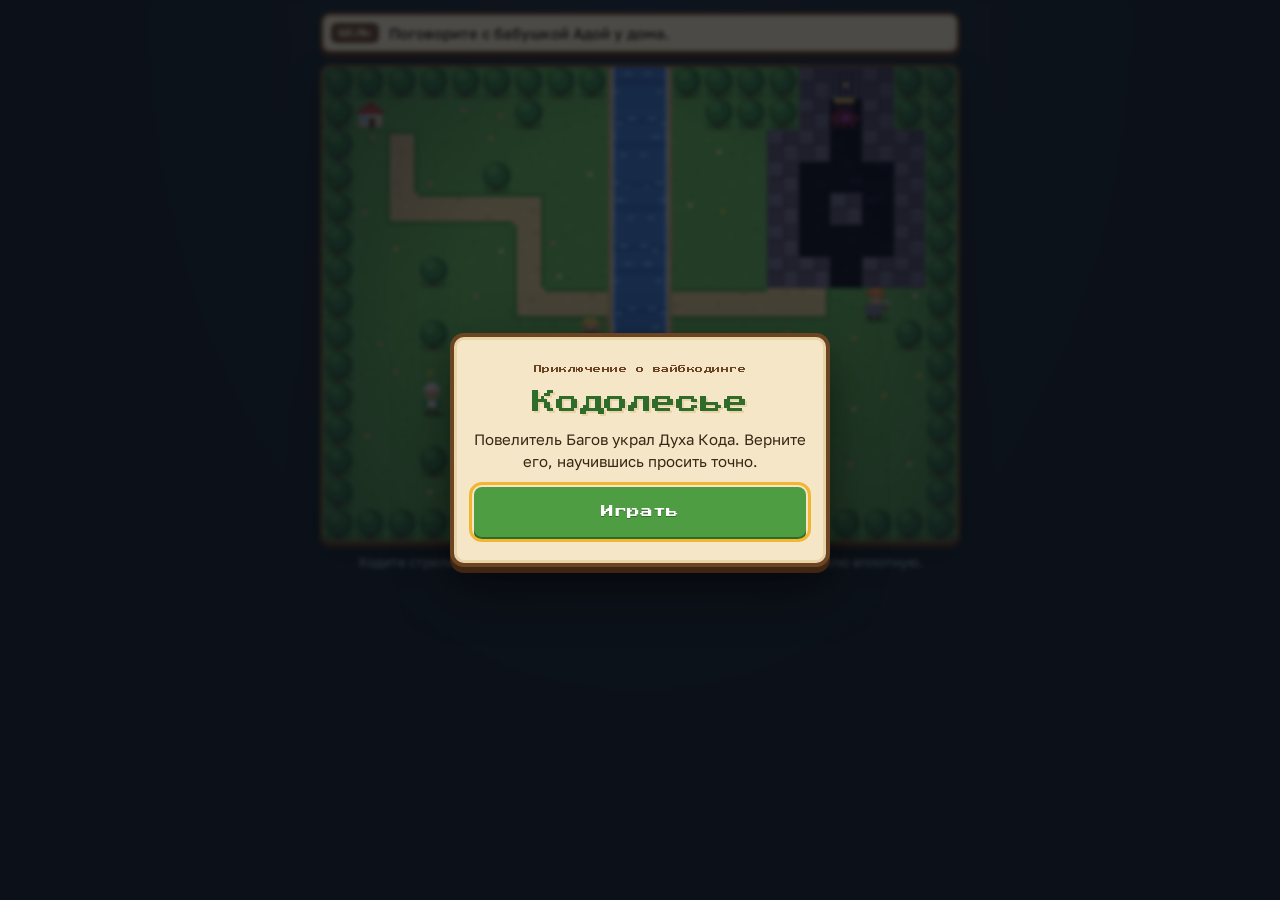
==== index.html @ a105e964 "Переделка в 2D-приключение «Кодолесье» с промтами из карточек Мир с жителями и тремя квестами, сохра" ====
<!doctype html>
<html lang="ru">
<head>
  <meta charset="utf-8">
  <meta name="viewport" content="width=device-width, initial-scale=1, viewport-fit=cover">
  <title>Кодолесье</title>
  <link rel="stylesheet" href="https://fonts.googleapis.com/css2?family=Press+Start+2P&family=Golos+Text:wght@400;600;700&display=swap">
  <link rel="stylesheet" href="css/style.css">
</head>
<body>
<div class="wrap">
  <div class="goal paper"><small>ЦЕЛЬ</small><span id="goal"></span></div>
  <div class="stage"><canvas id="cv" width="320" height="240" aria-label="Мир Кодолесья"></canvas></div>
  <div class="pad" id="pad">
    <button class="u" data-d="0,-1" aria-label="Вверх">▲</button>
    <button class="l" data-d="-1,0" aria-label="Влево">◀</button>
    <button class="r" data-d="1,0" aria-label="Вправо">▶</button>
    <button class="d" data-d="0,1" aria-label="Вниз">▼</button>
  </div>
  <p class="help">Ходите стрелками или кнопками. Чтобы поговорить, подойдите к жителю вплотную.</p>
</div>

<div class="title" id="title" hidden>
  <div class="title-card">
    <p class="kicker">Приключение о вайбкодинге</p>
    <h1>Кодолесье</h1>
    <p>Повелитель Багов украл Духа Кода. Верните его, научившись просить точно.</p>
    <button id="t-play">Играть</button>
  </div>
</div>
<div class="sheet" id="sheet" hidden><div id="sheet-body"></div></div>
<div class="overlay" id="overlay" hidden><div class="modal" id="modal"></div></div>

<script src="js/world.js"></script>
<script src="js/quests.js"></script>
<script src="js/platform.js"></script>
<script src="js/game.js"></script>
</body>
</html>
---- css/style.css ----
/* Тёмная «ночная» рамка вокруг яркого мира, интерфейс — пергамент и дерево, как в старых приключениях. */
:root {
  color-scheme: dark;
  --night: #121a24;
  --night-2: #1b2633;
  --paper: #f4e6c6;
  --paper-2: #e9d4a8;
  --ink: #3a2614;
  --ink-soft: #7a5d3e;
  --wood: #6b4423;
  --wood-dark: #3f2611;
  --leaf: #4f9d43;
  --leaf-dark: #2f6b2a;
  --leaf-light: #dff0c8;
  --gold: #f2b632;
  --gold-dark: #a8760f;
  --bad: #c0392b;
  --pixel: "Press Start 2P", "Courier New", monospace;
  --body: "Golos Text", system-ui, sans-serif;
}
* { box-sizing: border-box; }
[hidden] { display: none !important; }
html, body { height: 100%; margin: 0; }
body {
  background: radial-gradient(ellipse at top, var(--night-2), var(--night) 70%) fixed, var(--night);
  color: var(--paper); font-family: var(--body); font-size: 15px;
  padding: max(12px, env(safe-area-inset-top, 0px)) max(12px, env(safe-area-inset-right, 0px)) 24px max(12px, env(safe-area-inset-left, 0px));
  -webkit-tap-highlight-color: transparent;
}
.wrap { max-width: 640px; margin: 0 auto; display: flex; flex-direction: column; gap: 10px; }

/* Пергаментная панель с деревянной рамкой */
.paper {
  background: var(--paper); color: var(--ink);
  border: 3px solid var(--wood); border-radius: 10px;
  box-shadow: inset 0 0 0 2px var(--paper-2), 0 4px 0 var(--wood-dark);
}

.goal { display: flex; gap: 10px; align-items: center; padding: 8px 12px 8px 8px; }
.goal small {
  font-family: var(--pixel); font-size: .5rem; color: var(--paper); background: var(--wood);
  padding: 6px 8px; border-radius: 6px; white-space: nowrap;
}
.goal span { line-height: 1.35; min-width: 0; font-weight: 600; }

canvas#cv {
  display: block; width: 100%; height: auto; aspect-ratio: 4 / 3; image-rendering: pixelated;
  border-radius: 10px; border: 3px solid var(--wood); box-shadow: 0 4px 0 var(--wood-dark), 0 12px 30px rgba(0,0,0,.4);
  background: #000; touch-action: none;
}

.pad { display: grid; grid-template-columns: repeat(3, 58px); grid-template-rows: repeat(3, 58px); gap: 4px; justify-content: center; user-select: none; margin-top: 4px; }
.pad button { font-size: 1.1rem; padding: 0; background: var(--wood); color: var(--paper); box-shadow: 0 4px 0 var(--wood-dark); }
.pad .u { grid-column: 2; grid-row: 1; } .pad .l { grid-column: 1; grid-row: 2; }
.pad .r { grid-column: 3; grid-row: 2; } .pad .d { grid-column: 2; grid-row: 3; }
.help { text-align: center; color: #9fb0c0; font-size: .85rem; margin: 0; }
@media (min-width: 700px) { .pad { display: none; } }

button {
  font-family: var(--pixel); font-size: .6rem; line-height: 1.4; border: 0; cursor: pointer; border-radius: 8px;
  padding: 12px 14px; color: #fff; background: var(--leaf); box-shadow: 0 4px 0 var(--leaf-dark);
  text-shadow: 0 1px 0 rgba(0,0,0,.3);
}
button:active { transform: translateY(3px); box-shadow: 0 1px 0 var(--leaf-dark); }
button:focus-visible { outline: 3px solid var(--gold); outline-offset: 2px; }
button:disabled { opacity: .45; cursor: default; }
button:disabled:active { transform: none; }
button.ad { background: var(--gold); color: var(--ink); box-shadow: 0 4px 0 var(--gold-dark); text-shadow: none; }
button.ad::before { content: "▶ "; }
button.ghost { background: transparent; color: var(--ink-soft); border: 2px solid var(--paper-2); box-shadow: none; text-shadow: none; }

/* Титульный экран */
.title { position: fixed; inset: 0; z-index: 30; display: grid; place-items: center; padding: 16px; background: rgba(10,14,22,.72); backdrop-filter: blur(2px); }
.title-card {
  max-width: 380px; width: 100%; text-align: center; display: flex; flex-direction: column; gap: 14px; padding: 26px 20px;
  background: var(--paper); color: var(--ink); border: 4px solid var(--wood); border-radius: 14px;
  box-shadow: inset 0 0 0 3px var(--paper-2), 0 6px 0 var(--wood-dark), 0 20px 50px rgba(0,0,0,.5);
}
.title-card h1 { font-family: var(--pixel); font-weight: 400; font-size: 1.5rem; margin: 0; color: var(--leaf-dark); text-shadow: 2px 2px 0 var(--paper-2); }
.title-card .kicker { font-family: var(--pixel); font-size: .5rem; color: var(--wood); letter-spacing: .06em; margin: 0; line-height: 1.6; }
.title-card p { margin: 0; line-height: 1.5; }
.title-card button { font-size: .8rem; padding: 16px; }

/* Нижняя панель: диалоги и сборка промта */
.sheet {
  position: fixed; left: 0; right: 0; bottom: 0; z-index: 10; display: flex; justify-content: center;
  padding: 0 max(12px, env(safe-area-inset-right, 0px)) calc(12px + env(safe-area-inset-bottom, 0px)) max(12px, env(safe-area-inset-left, 0px));
}
#sheet-body {
  width: 100%; max-width: 640px; padding: 14px;
  background: var(--paper); color: var(--ink); border: 3px solid var(--wood); border-radius: 12px;
  box-shadow: inset 0 0 0 2px var(--paper-2), 0 4px 0 var(--wood-dark), 0 -10px 40px rgba(0,0,0,.45);
  animation: rise .18s ease-out;
}
@keyframes rise { from { transform: translateY(16px); opacity: 0; } }
.talk { cursor: pointer; display: flex; gap: 12px; align-items: flex-start; }
.talk:focus-visible { outline: none; }
.face {
  width: 64px; height: 64px; flex: none; image-rendering: pixelated;
  background: var(--paper-2); border: 2px solid var(--wood); border-radius: 8px;
}
.talk-text { display: flex; flex-direction: column; gap: 6px; min-width: 0; flex: 1; }
.talk b { font-family: var(--pixel); font-size: .55rem; color: var(--wood); font-weight: 400; }
.talk p { margin: 0; font-size: 1.05rem; line-height: 1.5; }
.talk i { font-style: normal; color: var(--ink-soft); font-size: .8rem; text-align: right; }

.builder { display: flex; flex-direction: column; gap: 12px; max-height: 78vh; overflow-y: auto; }
.builder h3 { font-family: var(--pixel); font-weight: 400; font-size: .62rem; margin: 0; color: var(--leaf-dark); line-height: 1.6; }
.slot { display: flex; flex-direction: column; gap: 6px; }
.slot small { color: var(--ink-soft); font-size: .8rem; font-weight: 600; text-transform: uppercase; letter-spacing: .05em; }
.cards { display: flex; flex-wrap: wrap; gap: 6px; }
.card {
  font-family: var(--body); font-size: .92rem; font-weight: 600; padding: 9px 12px; border-radius: 8px;
  background: #fffaf0; color: var(--ink); border: 2px solid var(--paper-2); box-shadow: 0 3px 0 var(--paper-2); text-shadow: none;
}
.card:active { box-shadow: 0 1px 0 var(--paper-2); }
.card.on { border-color: var(--leaf); background: var(--leaf-light); box-shadow: 0 3px 0 var(--leaf); }
.card.hint { border-style: dashed; border-color: var(--gold-dark); }
.preview { background: #fffaf0; border-radius: 8px; padding: 12px; line-height: 1.5; border: 2px dashed var(--paper-2); }
.preview em { font-style: normal; color: var(--leaf-dark); font-weight: 700; }
.preview .gap { color: var(--ink-soft); }
.result { border-radius: 8px; padding: 10px 12px; line-height: 1.45; background: #fbe3dc; border: 2px solid var(--bad); }
.row { display: flex; gap: 8px; flex-wrap: wrap; }
.row .grow { flex: 1; min-width: 150px; }

/* Окна */
.overlay { position: fixed; inset: 0; background: rgba(8,10,18,.8); display: grid; place-items: center; z-index: 20; padding: 16px; }
.modal {
  max-width: 380px; width: 100%; display: flex; flex-direction: column; gap: 12px; text-align: center; padding: 22px 18px;
  background: var(--paper); color: var(--ink); border: 4px solid var(--wood); border-radius: 14px;
  box-shadow: inset 0 0 0 3px var(--paper-2), 0 6px 0 var(--wood-dark);
  animation: pop .2s ease-out;
}
@keyframes pop { from { transform: scale(.9); opacity: 0; } }
.modal h2 { font-family: var(--pixel); font-weight: 400; font-size: .85rem; line-height: 1.7; margin: 0; color: var(--leaf-dark); }
.modal p { margin: 0; color: var(--ink-soft); line-height: 1.5; }
.modal .lesson { text-align: left; background: #fffaf0; border: 2px solid var(--paper-2); border-radius: 8px; padding: 12px; line-height: 1.5; }
.adbox { background: #000; color: #fff; border-radius: 8px; padding: 26px 12px; font-family: var(--pixel); font-size: .6rem; line-height: 1.8; }
.adbox b { display: block; font-size: 1.6rem; color: var(--gold); font-weight: 400; }

@media (prefers-reduced-motion: reduce) {
  *, *::before, *::after { animation-duration: .01s !important; transition-duration: .01s !important; }
}
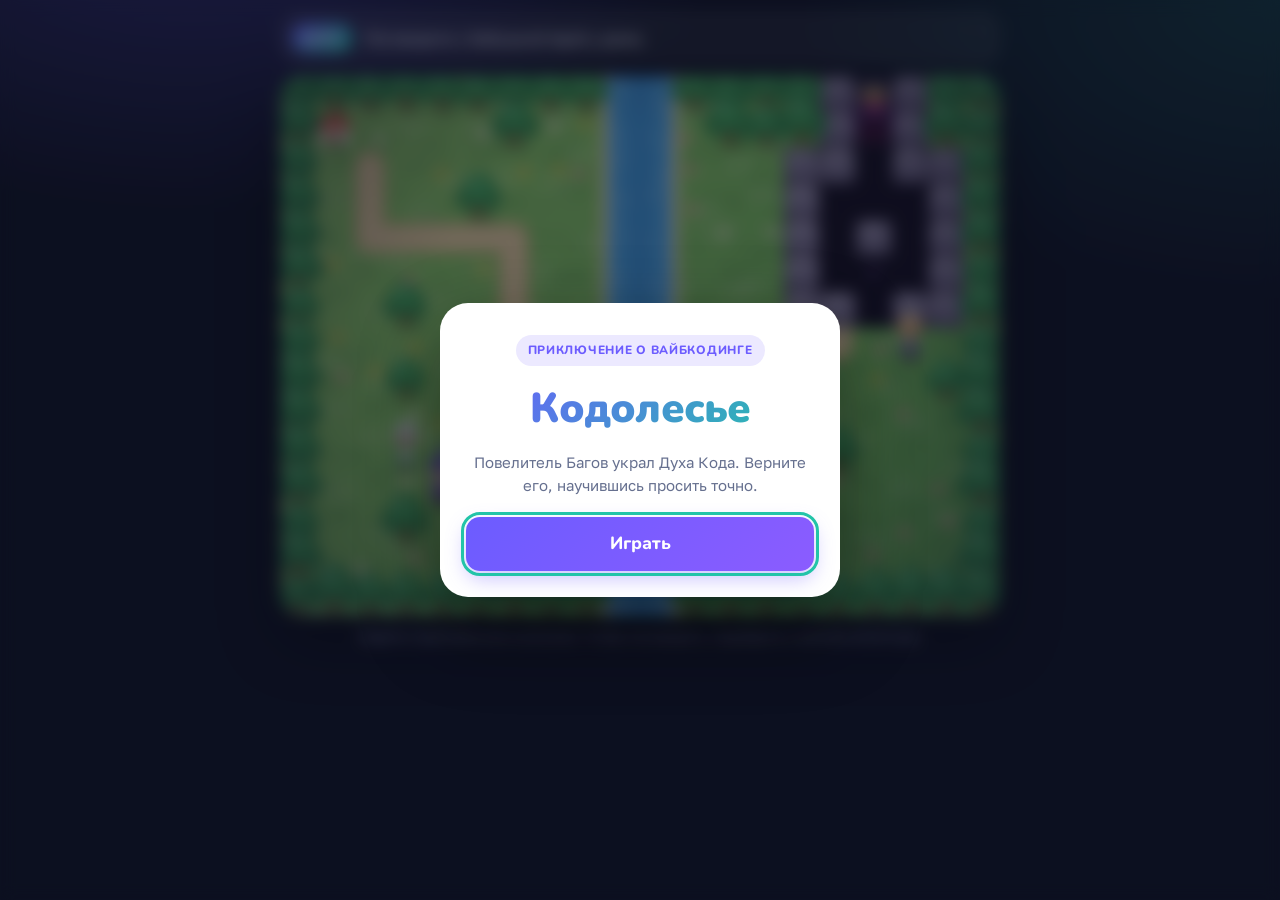
==== commit 98f5519a: "Современный векторный дизайн вместо пиксель-арта Мир и персонажи рисуются векторно в высоком разреше" ====
--- a/index.html
+++ b/index.html
@@ -4,13 +4,13 @@
   <meta charset="utf-8">
   <meta name="viewport" content="width=device-width, initial-scale=1, viewport-fit=cover">
   <title>Кодолесье</title>
-  <link rel="stylesheet" href="https://fonts.googleapis.com/css2?family=Press+Start+2P&family=Golos+Text:wght@400;600;700&display=swap">
+  <link rel="stylesheet" href="https://fonts.googleapis.com/css2?family=Nunito:wght@700;800;900&family=Golos+Text:wght@400;500;600;700&display=swap">
   <link rel="stylesheet" href="css/style.css">
 </head>
 <body>
 <div class="wrap">
   <div class="goal paper"><small>ЦЕЛЬ</small><span id="goal"></span></div>
-  <div class="stage"><canvas id="cv" width="320" height="240" aria-label="Мир Кодолесья"></canvas></div>
+  <div class="stage"><canvas id="cv" width="960" height="720" aria-label="Мир Кодолесья"></canvas></div>
   <div class="pad" id="pad">
     <button class="u" data-d="0,-1" aria-label="Вверх">▲</button>
     <button class="l" data-d="-1,0" aria-label="Влево">◀</button>
--- a/css/style.css
+++ b/css/style.css
@@ -1,85 +1,100 @@
-/* Тёмная «ночная» рамка вокруг яркого мира, интерфейс — пергамент и дерево, как в старых приключениях. */
+/* Современный мягкий стиль: тёмная сцена вокруг яркого мира, светлые карточки со скруглениями и градиентные кнопки. */
 :root {
   color-scheme: dark;
-  --night: #121a24;
-  --night-2: #1b2633;
-  --paper: #f4e6c6;
-  --paper-2: #e9d4a8;
-  --ink: #3a2614;
-  --ink-soft: #7a5d3e;
-  --wood: #6b4423;
-  --wood-dark: #3f2611;
-  --leaf: #4f9d43;
-  --leaf-dark: #2f6b2a;
-  --leaf-light: #dff0c8;
-  --gold: #f2b632;
-  --gold-dark: #a8760f;
-  --bad: #c0392b;
-  --pixel: "Press Start 2P", "Courier New", monospace;
+  --bg: #0f1424;
+  --bg-2: #1d2541;
+  --card: #ffffff;
+  --card-2: #f3f5fb;
+  --line: #e3e7f2;
+  --ink: #1d2340;
+  --ink-soft: #66708f;
+  --brand: #6c5cff;
+  --brand-2: #22c4a8;
+  --brand-soft: #ece9ff;
+  --gold: #ffb938;
+  --gold-2: #ff8a3d;
+  --bad: #ef4f6b;
+  --bad-soft: #fde8ec;
+  --ok-soft: #e3f8f2;
+  --head: "Nunito", system-ui, sans-serif;
   --body: "Golos Text", system-ui, sans-serif;
+  --shadow: 0 10px 30px rgba(20, 24, 60, .18), 0 2px 6px rgba(20, 24, 60, .08);
 }
 * { box-sizing: border-box; }
 [hidden] { display: none !important; }
 html, body { height: 100%; margin: 0; }
 body {
-  background: radial-gradient(ellipse at top, var(--night-2), var(--night) 70%) fixed, var(--night);
-  color: var(--paper); font-family: var(--body); font-size: 15px;
+  background:
+    radial-gradient(900px 500px at 15% -10%, rgba(108, 92, 255, .35), transparent 60%),
+    radial-gradient(800px 500px at 100% 0%, rgba(34, 196, 168, .22), transparent 60%),
+    var(--bg);
+  background-attachment: fixed;
+  color: #eef1ff; font-family: var(--body); font-size: 15px;
   padding: max(12px, env(safe-area-inset-top, 0px)) max(12px, env(safe-area-inset-right, 0px)) 24px max(12px, env(safe-area-inset-left, 0px));
   -webkit-tap-highlight-color: transparent;
 }
-.wrap { max-width: 640px; margin: 0 auto; display: flex; flex-direction: column; gap: 10px; }
+.wrap { max-width: 720px; margin: 0 auto; display: flex; flex-direction: column; gap: 12px; }
 
-/* Пергаментная панель с деревянной рамкой */
-.paper {
-  background: var(--paper); color: var(--ink);
-  border: 3px solid var(--wood); border-radius: 10px;
-  box-shadow: inset 0 0 0 2px var(--paper-2), 0 4px 0 var(--wood-dark);
+/* Цель — «стеклянная» плашка */
+.goal {
+  display: flex; gap: 12px; align-items: center; padding: 10px 16px 10px 10px;
+  background: rgba(255, 255, 255, .08); border: 1px solid rgba(255, 255, 255, .14);
+  border-radius: 18px; backdrop-filter: blur(10px);
+}
+.goal small {
+  font-family: var(--head); font-weight: 900; font-size: .72rem; letter-spacing: .08em; color: #fff;
+  background: linear-gradient(135deg, var(--brand), var(--brand-2)); padding: 7px 12px; border-radius: 999px; white-space: nowrap;
+}
+.goal span { line-height: 1.4; min-width: 0; font-weight: 500; }
+
+canvas#cv {
+  display: block; width: 100%; height: auto; aspect-ratio: 4 / 3;
+  border-radius: 22px; box-shadow: 0 0 0 1px rgba(255, 255, 255, .1), 0 24px 60px rgba(0, 0, 0, .45);
+  background: #2d6b3a; touch-action: none;
 }
 
-.goal { display: flex; gap: 10px; align-items: center; padding: 8px 12px 8px 8px; }
-.goal small {
-  font-family: var(--pixel); font-size: .5rem; color: var(--paper); background: var(--wood);
-  padding: 6px 8px; border-radius: 6px; white-space: nowrap;
+.pad { display: grid; grid-template-columns: repeat(3, 60px); grid-template-rows: repeat(3, 60px); gap: 6px; justify-content: center; user-select: none; margin-top: 4px; }
+.pad button {
+  font-size: 1.1rem; padding: 0; border-radius: 18px; color: #fff;
+  background: rgba(255, 255, 255, .1); border: 1px solid rgba(255, 255, 255, .18); box-shadow: none; backdrop-filter: blur(8px);
 }
-.goal span { line-height: 1.35; min-width: 0; font-weight: 600; }
-
-canvas#cv {
-  display: block; width: 100%; height: auto; aspect-ratio: 4 / 3; image-rendering: pixelated;
-  border-radius: 10px; border: 3px solid var(--wood); box-shadow: 0 4px 0 var(--wood-dark), 0 12px 30px rgba(0,0,0,.4);
-  background: #000; touch-action: none;
-}
-
-.pad { display: grid; grid-template-columns: repeat(3, 58px); grid-template-rows: repeat(3, 58px); gap: 4px; justify-content: center; user-select: none; margin-top: 4px; }
-.pad button { font-size: 1.1rem; padding: 0; background: var(--wood); color: var(--paper); box-shadow: 0 4px 0 var(--wood-dark); }
+.pad button:active { background: rgba(255, 255, 255, .22); }
 .pad .u { grid-column: 2; grid-row: 1; } .pad .l { grid-column: 1; grid-row: 2; }
 .pad .r { grid-column: 3; grid-row: 2; } .pad .d { grid-column: 2; grid-row: 3; }
-.help { text-align: center; color: #9fb0c0; font-size: .85rem; margin: 0; }
-@media (min-width: 700px) { .pad { display: none; } }
+.help { text-align: center; color: #9aa3c7; font-size: .85rem; margin: 0; }
+@media (min-width: 760px) { .pad { display: none; } }
 
 button {
-  font-family: var(--pixel); font-size: .6rem; line-height: 1.4; border: 0; cursor: pointer; border-radius: 8px;
-  padding: 12px 14px; color: #fff; background: var(--leaf); box-shadow: 0 4px 0 var(--leaf-dark);
-  text-shadow: 0 1px 0 rgba(0,0,0,.3);
+  font-family: var(--head); font-weight: 800; font-size: 1rem; line-height: 1.2; border: 0; cursor: pointer; border-radius: 14px;
+  padding: 13px 18px; color: #fff; background: linear-gradient(135deg, var(--brand), #8b5cff);
+  box-shadow: 0 8px 20px rgba(108, 92, 255, .35); transition: transform .12s, box-shadow .12s, filter .12s;
 }
-button:active { transform: translateY(3px); box-shadow: 0 1px 0 var(--leaf-dark); }
-button:focus-visible { outline: 3px solid var(--gold); outline-offset: 2px; }
-button:disabled { opacity: .45; cursor: default; }
+button:hover { filter: brightness(1.06); }
+button:active { transform: scale(.97); }
+button:focus-visible { outline: 3px solid var(--brand-2); outline-offset: 2px; }
+button:disabled { opacity: .4; cursor: default; box-shadow: none; filter: none; }
 button:disabled:active { transform: none; }
-button.ad { background: var(--gold); color: var(--ink); box-shadow: 0 4px 0 var(--gold-dark); text-shadow: none; }
-button.ad::before { content: "▶ "; }
-button.ghost { background: transparent; color: var(--ink-soft); border: 2px solid var(--paper-2); box-shadow: none; text-shadow: none; }
+button.ad { background: linear-gradient(135deg, var(--gold), var(--gold-2)); box-shadow: 0 8px 20px rgba(255, 138, 61, .3); }
+button.ad::before { content: "▶ "; font-size: .8em; }
+button.ghost { background: var(--card-2); color: var(--ink-soft); box-shadow: none; }
 
 /* Титульный экран */
-.title { position: fixed; inset: 0; z-index: 30; display: grid; place-items: center; padding: 16px; background: rgba(10,14,22,.72); backdrop-filter: blur(2px); }
+.title { position: fixed; inset: 0; z-index: 30; display: grid; place-items: center; padding: 16px; background: rgba(12, 14, 30, .55); backdrop-filter: blur(8px); }
 .title-card {
-  max-width: 380px; width: 100%; text-align: center; display: flex; flex-direction: column; gap: 14px; padding: 26px 20px;
-  background: var(--paper); color: var(--ink); border: 4px solid var(--wood); border-radius: 14px;
-  box-shadow: inset 0 0 0 3px var(--paper-2), 0 6px 0 var(--wood-dark), 0 20px 50px rgba(0,0,0,.5);
+  max-width: 400px; width: 100%; text-align: center; display: flex; flex-direction: column; gap: 14px; padding: 32px 26px 26px;
+  background: var(--card); color: var(--ink); border-radius: 28px; box-shadow: 0 30px 80px rgba(0, 0, 0, .45);
+  animation: pop .3s ease-out;
 }
-.title-card h1 { font-family: var(--pixel); font-weight: 400; font-size: 1.5rem; margin: 0; color: var(--leaf-dark); text-shadow: 2px 2px 0 var(--paper-2); }
-.title-card .kicker { font-family: var(--pixel); font-size: .5rem; color: var(--wood); letter-spacing: .06em; margin: 0; line-height: 1.6; }
-.title-card p { margin: 0; line-height: 1.5; }
-.title-card button { font-size: .8rem; padding: 16px; }
+.title-card h1 {
+  font-family: var(--head); font-weight: 900; font-size: 2.6rem; margin: 0; letter-spacing: -.02em;
+  background: linear-gradient(135deg, var(--brand), var(--brand-2)); -webkit-background-clip: text; background-clip: text; color: transparent;
+}
+.title-card .kicker {
+  align-self: center; font-family: var(--head); font-weight: 800; font-size: .75rem; letter-spacing: .06em; text-transform: uppercase;
+  color: var(--brand); background: var(--brand-soft); padding: 6px 12px; border-radius: 999px; margin: 0;
+}
+.title-card p { margin: 0; line-height: 1.55; color: var(--ink-soft); }
+.title-card button { font-size: 1.1rem; padding: 16px; margin-top: 6px; }
 
 /* Нижняя панель: диалоги и сборка промта */
 .sheet {
@@ -87,56 +102,55 @@
   padding: 0 max(12px, env(safe-area-inset-right, 0px)) calc(12px + env(safe-area-inset-bottom, 0px)) max(12px, env(safe-area-inset-left, 0px));
 }
 #sheet-body {
-  width: 100%; max-width: 640px; padding: 14px;
-  background: var(--paper); color: var(--ink); border: 3px solid var(--wood); border-radius: 12px;
-  box-shadow: inset 0 0 0 2px var(--paper-2), 0 4px 0 var(--wood-dark), 0 -10px 40px rgba(0,0,0,.45);
-  animation: rise .18s ease-out;
+  width: 100%; max-width: 720px; padding: 16px 18px;
+  background: var(--card); color: var(--ink); border-radius: 24px;
+  box-shadow: 0 -10px 50px rgba(0, 0, 0, .35);
+  animation: rise .22s ease-out;
 }
-@keyframes rise { from { transform: translateY(16px); opacity: 0; } }
-.talk { cursor: pointer; display: flex; gap: 12px; align-items: flex-start; }
+@keyframes rise { from { transform: translateY(20px); opacity: 0; } }
+.talk { cursor: pointer; display: flex; gap: 14px; align-items: flex-start; }
 .talk:focus-visible { outline: none; }
 .face {
-  width: 64px; height: 64px; flex: none; image-rendering: pixelated;
-  background: var(--paper-2); border: 2px solid var(--wood); border-radius: 8px;
+  width: 68px; height: 68px; flex: none; border-radius: 20px;
+  background: linear-gradient(160deg, #eef0ff, #dff6f0);
 }
-.talk-text { display: flex; flex-direction: column; gap: 6px; min-width: 0; flex: 1; }
-.talk b { font-family: var(--pixel); font-size: .55rem; color: var(--wood); font-weight: 400; }
-.talk p { margin: 0; font-size: 1.05rem; line-height: 1.5; }
+.talk-text { display: flex; flex-direction: column; gap: 4px; min-width: 0; flex: 1; }
+.talk b { font-family: var(--head); font-size: .95rem; font-weight: 900; color: var(--brand); }
+.talk p { margin: 0; font-size: 1.05rem; line-height: 1.55; }
 .talk i { font-style: normal; color: var(--ink-soft); font-size: .8rem; text-align: right; }
 
-.builder { display: flex; flex-direction: column; gap: 12px; max-height: 78vh; overflow-y: auto; }
-.builder h3 { font-family: var(--pixel); font-weight: 400; font-size: .62rem; margin: 0; color: var(--leaf-dark); line-height: 1.6; }
-.slot { display: flex; flex-direction: column; gap: 6px; }
-.slot small { color: var(--ink-soft); font-size: .8rem; font-weight: 600; text-transform: uppercase; letter-spacing: .05em; }
-.cards { display: flex; flex-wrap: wrap; gap: 6px; }
+.builder { display: flex; flex-direction: column; gap: 14px; max-height: 78vh; overflow-y: auto; }
+.builder h3 { font-family: var(--head); font-weight: 900; font-size: 1.2rem; margin: 0; }
+.slot { display: flex; flex-direction: column; gap: 8px; }
+.slot small { color: var(--ink-soft); font-size: .75rem; font-weight: 700; text-transform: uppercase; letter-spacing: .06em; }
+.cards { display: flex; flex-wrap: wrap; gap: 8px; }
 .card {
-  font-family: var(--body); font-size: .92rem; font-weight: 600; padding: 9px 12px; border-radius: 8px;
-  background: #fffaf0; color: var(--ink); border: 2px solid var(--paper-2); box-shadow: 0 3px 0 var(--paper-2); text-shadow: none;
+  font-family: var(--body); font-size: .95rem; font-weight: 500; padding: 10px 14px; border-radius: 12px;
+  background: var(--card-2); color: var(--ink); border: 2px solid transparent; box-shadow: none;
 }
-.card:active { box-shadow: 0 1px 0 var(--paper-2); }
-.card.on { border-color: var(--leaf); background: var(--leaf-light); box-shadow: 0 3px 0 var(--leaf); }
-.card.hint { border-style: dashed; border-color: var(--gold-dark); }
-.preview { background: #fffaf0; border-radius: 8px; padding: 12px; line-height: 1.5; border: 2px dashed var(--paper-2); }
-.preview em { font-style: normal; color: var(--leaf-dark); font-weight: 700; }
-.preview .gap { color: var(--ink-soft); }
-.result { border-radius: 8px; padding: 10px 12px; line-height: 1.45; background: #fbe3dc; border: 2px solid var(--bad); }
+.card:hover { border-color: var(--line); filter: none; }
+.card.on { border-color: var(--brand); background: var(--brand-soft); color: #3b2fc9; }
+.card.hint { border-color: var(--gold); border-style: dashed; }
+.preview { background: var(--card-2); border-radius: 14px; padding: 14px; line-height: 1.55; }
+.preview em { font-style: normal; color: var(--brand); font-weight: 700; }
+.preview .gap { color: #a3aac4; }
+.result { border-radius: 14px; padding: 12px 14px; line-height: 1.5; background: var(--bad-soft); color: #8a1f33; border-left: 4px solid var(--bad); }
 .row { display: flex; gap: 8px; flex-wrap: wrap; }
-.row .grow { flex: 1; min-width: 150px; }
+.row .grow { flex: 1; min-width: 160px; }
 
 /* Окна */
-.overlay { position: fixed; inset: 0; background: rgba(8,10,18,.8); display: grid; place-items: center; z-index: 20; padding: 16px; }
+.overlay { position: fixed; inset: 0; background: rgba(10, 12, 28, .6); backdrop-filter: blur(6px); display: grid; place-items: center; z-index: 20; padding: 16px; }
 .modal {
-  max-width: 380px; width: 100%; display: flex; flex-direction: column; gap: 12px; text-align: center; padding: 22px 18px;
-  background: var(--paper); color: var(--ink); border: 4px solid var(--wood); border-radius: 14px;
-  box-shadow: inset 0 0 0 3px var(--paper-2), 0 6px 0 var(--wood-dark);
-  animation: pop .2s ease-out;
+  max-width: 400px; width: 100%; display: flex; flex-direction: column; gap: 14px; text-align: center; padding: 28px 22px 22px;
+  background: var(--card); color: var(--ink); border-radius: 28px; box-shadow: 0 30px 80px rgba(0, 0, 0, .45);
+  animation: pop .25s ease-out;
 }
-@keyframes pop { from { transform: scale(.9); opacity: 0; } }
-.modal h2 { font-family: var(--pixel); font-weight: 400; font-size: .85rem; line-height: 1.7; margin: 0; color: var(--leaf-dark); }
-.modal p { margin: 0; color: var(--ink-soft); line-height: 1.5; }
-.modal .lesson { text-align: left; background: #fffaf0; border: 2px solid var(--paper-2); border-radius: 8px; padding: 12px; line-height: 1.5; }
-.adbox { background: #000; color: #fff; border-radius: 8px; padding: 26px 12px; font-family: var(--pixel); font-size: .6rem; line-height: 1.8; }
-.adbox b { display: block; font-size: 1.6rem; color: var(--gold); font-weight: 400; }
+@keyframes pop { from { transform: scale(.92); opacity: 0; } }
+.modal h2 { font-family: var(--head); font-weight: 900; font-size: 1.6rem; margin: 0; color: var(--ink); }
+.modal p { margin: 0; color: var(--ink-soft); line-height: 1.55; }
+.modal .lesson { text-align: left; background: var(--ok-soft); border-radius: 16px; padding: 14px; line-height: 1.55; }
+.adbox { background: #11142a; color: #fff; border-radius: 18px; padding: 30px 12px; font-family: var(--head); font-weight: 700; line-height: 1.6; }
+.adbox b { display: block; font-size: 2.4rem; color: var(--gold); font-weight: 900; }
 
 @media (prefers-reduced-motion: reduce) {
   *, *::before, *::after { animation-duration: .01s !important; transition-duration: .01s !important; }
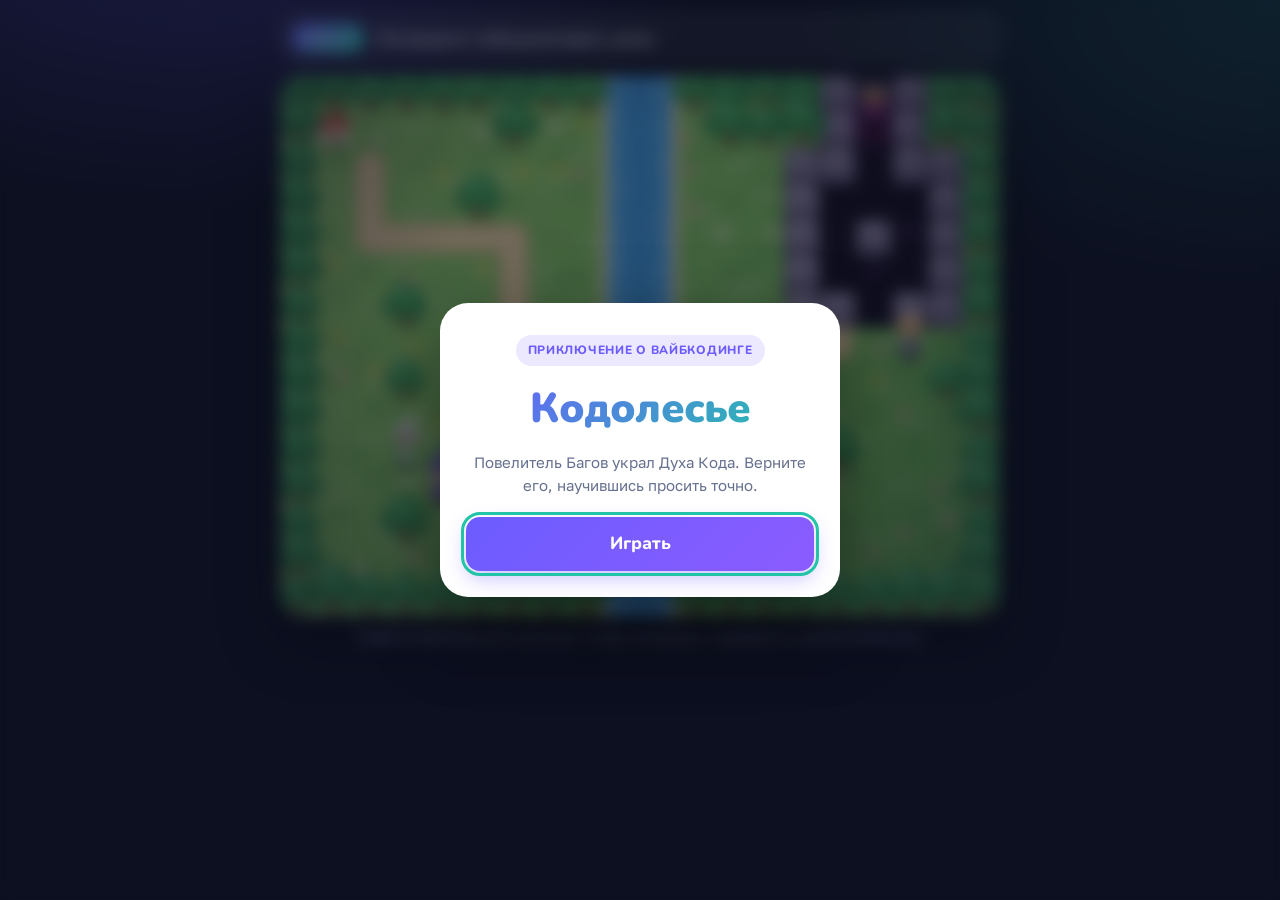
==== commit 2e92aac9: "Глава 2: Болото тормозов Игра поддерживает несколько глав: после финала первой главы игрок переходит" ====
--- a/index.html
+++ b/index.html
@@ -9,7 +9,7 @@
 </head>
 <body>
 <div class="wrap">
-  <div class="goal paper"><small>ЦЕЛЬ</small><span id="goal"></span></div>
+  <div class="goal paper"><small id="chap">Глава 1</small><span id="goal"></span></div>
   <div class="stage"><canvas id="cv" width="960" height="720" aria-label="Мир Кодолесья"></canvas></div>
   <div class="pad" id="pad">
     <button class="u" data-d="0,-1" aria-label="Вверх">▲</button>
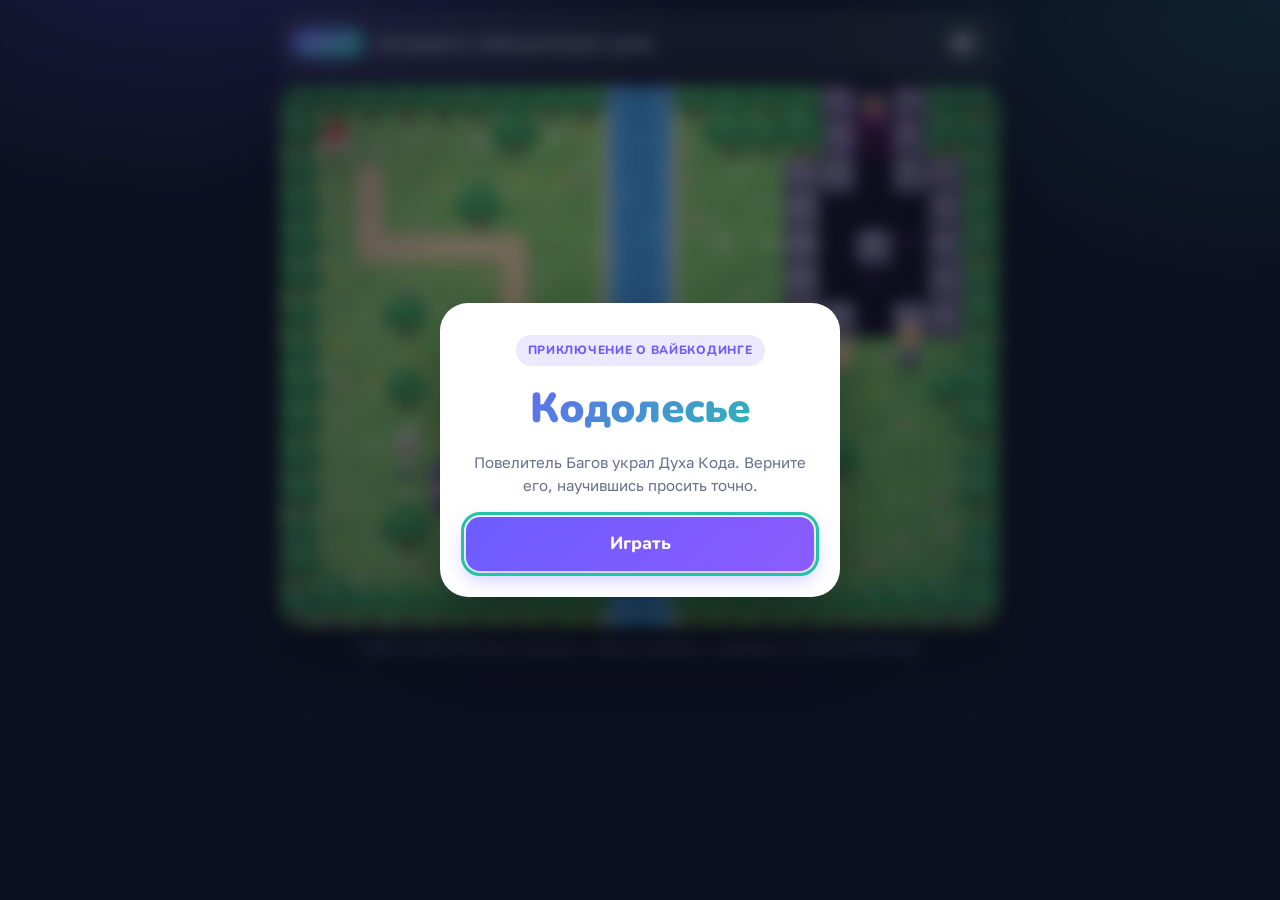
==== commit 4f52bddb: "Музыка и звуки У каждой главы своя спокойная мелодия, у действий — звуки (карточки, ошибка, успех, ф" ====
--- a/index.html
+++ b/index.html
@@ -9,7 +9,14 @@
 </head>
 <body>
 <div class="wrap">
-  <div class="goal paper"><small id="chap">Глава 1</small><span id="goal"></span></div>
+  <div class="goal paper"><small id="chap">Глава 1</small><span id="goal"></span>
+    <button class="snd" id="snd" aria-label="Выключить звук">
+      <svg viewBox="0 0 24 24" width="22" height="22" fill="none" stroke="currentColor" stroke-width="2" stroke-linecap="round" stroke-linejoin="round" aria-hidden="true">
+        <path d="M11 5 6 9H3v6h3l5 4z" fill="currentColor"/>
+        <path class="wave" d="M15.5 8.5a5 5 0 0 1 0 7M18.5 5.5a9 9 0 0 1 0 13"/>
+        <path class="mute" d="m16 9 6 6m0-6-6 6"/>
+      </svg>
+    </button></div>
   <div class="stage"><canvas id="cv" width="960" height="720" aria-label="Мир Кодолесья"></canvas></div>
   <div class="pad" id="pad">
     <button class="u" data-d="0,-1" aria-label="Вверх">▲</button>
@@ -31,6 +38,7 @@
 <div class="sheet" id="sheet" hidden><div id="sheet-body"></div></div>
 <div class="overlay" id="overlay" hidden><div class="modal" id="modal"></div></div>
 
+<script src="js/audio.js"></script>
 <script src="js/world.js"></script>
 <script src="js/quests.js"></script>
 <script src="js/platform.js"></script>
--- a/css/style.css
+++ b/css/style.css
@@ -45,7 +45,16 @@
   font-family: var(--head); font-weight: 900; font-size: .72rem; letter-spacing: .08em; color: #fff;
   background: linear-gradient(135deg, var(--brand), var(--brand-2)); padding: 7px 12px; border-radius: 999px; white-space: nowrap;
 }
-.goal span { line-height: 1.4; min-width: 0; font-weight: 500; }
+.goal span { line-height: 1.4; min-width: 0; font-weight: 500; flex: 1; }
+.snd {
+  flex: none; width: 40px; height: 40px; padding: 0; display: grid; place-items: center; border-radius: 50%;
+  background: rgba(255, 255, 255, .1); color: #fff; box-shadow: none;
+}
+.snd:hover { background: rgba(255, 255, 255, .18); }
+.snd .mute { display: none; }
+.snd.off { color: #9aa3c7; }
+.snd.off .mute { display: inline; }
+.snd.off .wave { display: none; }
 
 canvas#cv {
   display: block; width: 100%; height: auto; aspect-ratio: 4 / 3;
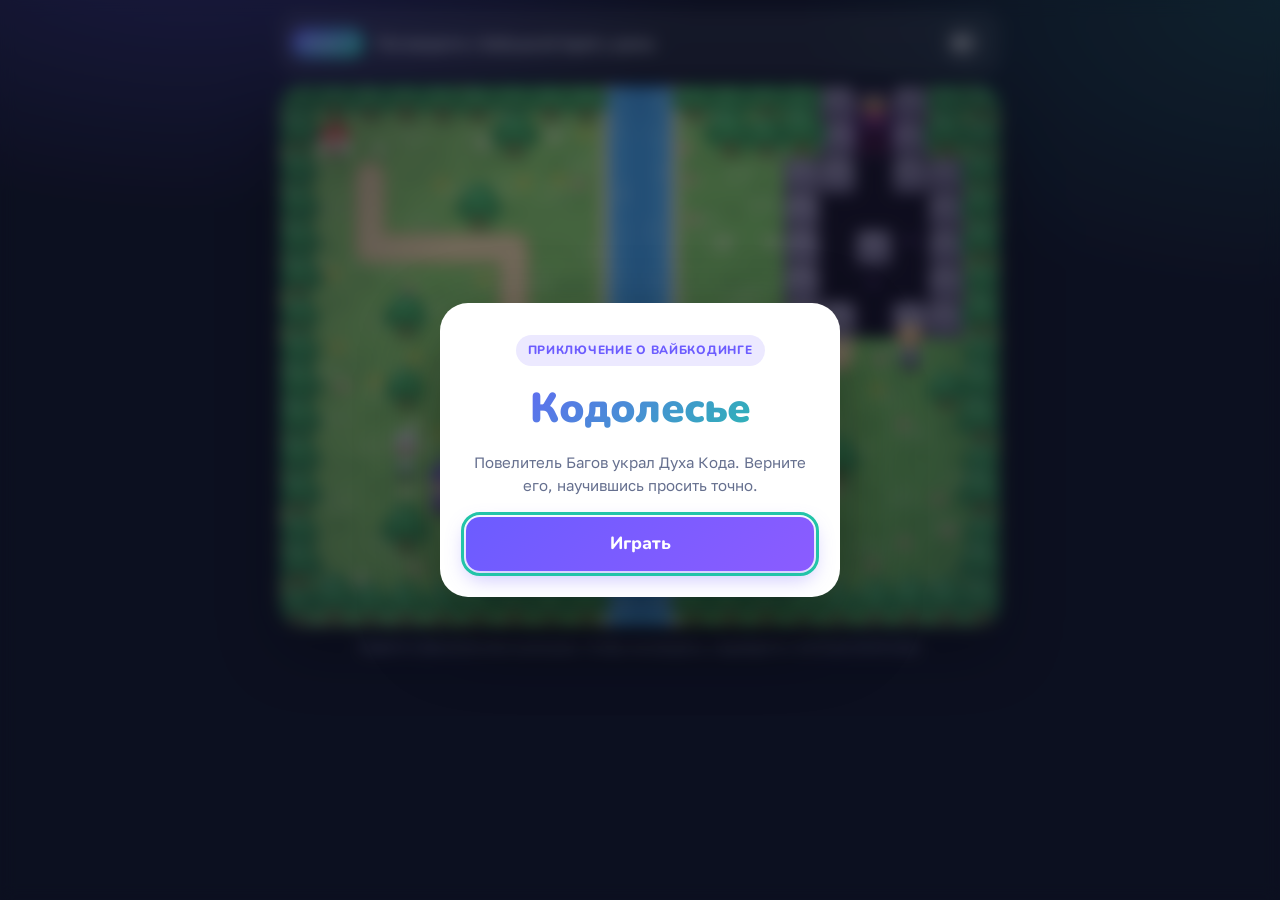
==== commit 9dead03d: "Главы 3–5: Башня галлюцинаций, Кодоград, Цитадель (финал) Три новые главы с уроками: давать ИИ сведе" ====
--- a/index.html
+++ b/index.html
@@ -33,6 +33,7 @@
     <h1>Кодолесье</h1>
     <p>Повелитель Багов украл Духа Кода. Верните его, научившись просить точно.</p>
     <button id="t-play">Играть</button>
+    <button class="ghost" id="t-notes" hidden>Шпаргалка</button>
   </div>
 </div>
 <div class="sheet" id="sheet" hidden><div id="sheet-body"></div></div>
--- a/css/style.css
+++ b/css/style.css
@@ -158,6 +158,8 @@
 .modal h2 { font-family: var(--head); font-weight: 900; font-size: 1.6rem; margin: 0; color: var(--ink); }
 .modal p { margin: 0; color: var(--ink-soft); line-height: 1.55; }
 .modal .lesson { text-align: left; background: var(--ok-soft); border-radius: 16px; padding: 14px; line-height: 1.55; }
+.notes { text-align: left; margin: 0; padding: 0 0 0 20px; max-height: 55vh; overflow-y: auto; display: flex; flex-direction: column; gap: 8px; line-height: 1.45; font-size: .92rem; }
+.notes b { color: var(--brand); }
 .adbox { background: #11142a; color: #fff; border-radius: 18px; padding: 30px 12px; font-family: var(--head); font-weight: 700; line-height: 1.6; }
 .adbox b { display: block; font-size: 2.4rem; color: var(--gold); font-weight: 900; }
 
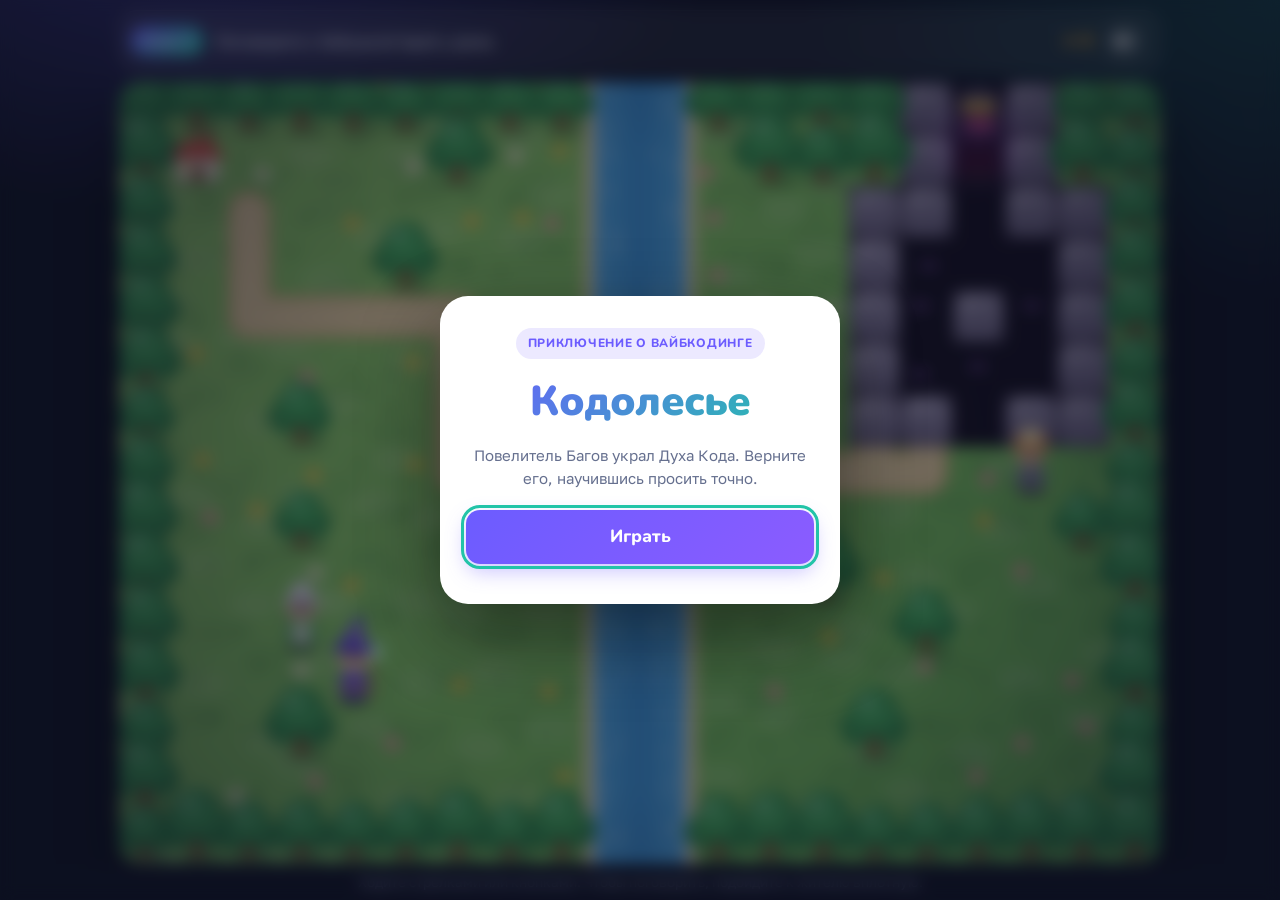
==== commit ce7f0930: "Готовность к Яндекс Играм, звёзды, главы и рекорды - Требования Яндекса: GameplayAPI start/stop, соб" ====
--- a/index.html
+++ b/index.html
@@ -2,14 +2,15 @@
 <html lang="ru">
 <head>
   <meta charset="utf-8">
-  <meta name="viewport" content="width=device-width, initial-scale=1, viewport-fit=cover">
+  <meta name="viewport" content="width=device-width, initial-scale=1, maximum-scale=1, user-scalable=no, viewport-fit=cover">
   <title>Кодолесье</title>
-  <link rel="stylesheet" href="https://fonts.googleapis.com/css2?family=Nunito:wght@700;800;900&family=Golos+Text:wght@400;500;600;700&display=swap">
+  <link rel="stylesheet" href="css/fonts.css">
   <link rel="stylesheet" href="css/style.css">
 </head>
 <body>
 <div class="wrap">
   <div class="goal paper"><small id="chap">Глава 1</small><span id="goal"></span>
+    <b class="stars" id="stars" title="Звёзды за задания">★ 0</b>
     <button class="snd" id="snd" aria-label="Выключить звук">
       <svg viewBox="0 0 24 24" width="22" height="22" fill="none" stroke="currentColor" stroke-width="2" stroke-linecap="round" stroke-linejoin="round" aria-hidden="true">
         <path d="M11 5 6 9H3v6h3l5 4z" fill="currentColor"/>
@@ -17,7 +18,7 @@
         <path class="mute" d="m16 9 6 6m0-6-6 6"/>
       </svg>
     </button></div>
-  <div class="stage"><canvas id="cv" width="960" height="720" aria-label="Мир Кодолесья"></canvas></div>
+  <div class="stage" id="stage"><canvas id="cv" width="960" height="720" aria-label="Мир Кодолесья"></canvas></div>
   <div class="pad" id="pad">
     <button class="u" data-d="0,-1" aria-label="Вверх">▲</button>
     <button class="l" data-d="-1,0" aria-label="Влево">◀</button>
@@ -32,8 +33,13 @@
     <p class="kicker">Приключение о вайбкодинге</p>
     <h1>Кодолесье</h1>
     <p>Повелитель Багов украл Духа Кода. Верните его, научившись просить точно.</p>
+    <p class="t-stars" id="t-stars" hidden></p>
     <button id="t-play">Играть</button>
-    <button class="ghost" id="t-notes" hidden>Шпаргалка</button>
+    <div class="t-row">
+      <button class="ghost" id="t-chapters" hidden>Главы</button>
+      <button class="ghost" id="t-notes" hidden>Шпаргалка</button>
+      <button class="ghost" id="t-top" hidden>Рекорды</button>
+    </div>
   </div>
 </div>
 <div class="sheet" id="sheet" hidden><div id="sheet-body"></div></div>
--- a/css/fonts.css
+++ b/css/fonts.css
@@ -0,0 +1,113 @@
+/* Шрифты Nunito и Golos Text (лицензия SIL OFL 1.1) лежат в архиве игры: внешние запросы не нужны. */
+@font-face {
+  font-family: 'Golos Text';
+  font-style: normal;
+  font-weight: 400;
+  font-display: swap;
+  src: url(../fonts/golos-text-cyrillic.woff2) format('woff2');
+  unicode-range: U+0301, U+0400-045F, U+0490-0491, U+04B0-04B1, U+2116;
+}
+@font-face {
+  font-family: 'Golos Text';
+  font-style: normal;
+  font-weight: 400;
+  font-display: swap;
+  src: url(../fonts/golos-text-latin.woff2) format('woff2');
+  unicode-range: U+0000-00FF, U+0131, U+0152-0153, U+02BB-02BC, U+02C6, U+02DA, U+02DC, U+0304, U+0308, U+0329, U+2000-206F, U+20AC, U+2122, U+2191, U+2193, U+2212, U+2215, U+FEFF, U+FFFD;
+}
+@font-face {
+  font-family: 'Golos Text';
+  font-style: normal;
+  font-weight: 500;
+  font-display: swap;
+  src: url(../fonts/golos-text-cyrillic.woff2) format('woff2');
+  unicode-range: U+0301, U+0400-045F, U+0490-0491, U+04B0-04B1, U+2116;
+}
+@font-face {
+  font-family: 'Golos Text';
+  font-style: normal;
+  font-weight: 500;
+  font-display: swap;
+  src: url(../fonts/golos-text-latin.woff2) format('woff2');
+  unicode-range: U+0000-00FF, U+0131, U+0152-0153, U+02BB-02BC, U+02C6, U+02DA, U+02DC, U+0304, U+0308, U+0329, U+2000-206F, U+20AC, U+2122, U+2191, U+2193, U+2212, U+2215, U+FEFF, U+FFFD;
+}
+@font-face {
+  font-family: 'Golos Text';
+  font-style: normal;
+  font-weight: 600;
+  font-display: swap;
+  src: url(../fonts/golos-text-cyrillic.woff2) format('woff2');
+  unicode-range: U+0301, U+0400-045F, U+0490-0491, U+04B0-04B1, U+2116;
+}
+@font-face {
+  font-family: 'Golos Text';
+  font-style: normal;
+  font-weight: 600;
+  font-display: swap;
+  src: url(../fonts/golos-text-latin.woff2) format('woff2');
+  unicode-range: U+0000-00FF, U+0131, U+0152-0153, U+02BB-02BC, U+02C6, U+02DA, U+02DC, U+0304, U+0308, U+0329, U+2000-206F, U+20AC, U+2122, U+2191, U+2193, U+2212, U+2215, U+FEFF, U+FFFD;
+}
+@font-face {
+  font-family: 'Golos Text';
+  font-style: normal;
+  font-weight: 700;
+  font-display: swap;
+  src: url(../fonts/golos-text-cyrillic.woff2) format('woff2');
+  unicode-range: U+0301, U+0400-045F, U+0490-0491, U+04B0-04B1, U+2116;
+}
+@font-face {
+  font-family: 'Golos Text';
+  font-style: normal;
+  font-weight: 700;
+  font-display: swap;
+  src: url(../fonts/golos-text-latin.woff2) format('woff2');
+  unicode-range: U+0000-00FF, U+0131, U+0152-0153, U+02BB-02BC, U+02C6, U+02DA, U+02DC, U+0304, U+0308, U+0329, U+2000-206F, U+20AC, U+2122, U+2191, U+2193, U+2212, U+2215, U+FEFF, U+FFFD;
+}
+@font-face {
+  font-family: 'Nunito';
+  font-style: normal;
+  font-weight: 700;
+  font-display: swap;
+  src: url(../fonts/nunito-cyrillic.woff2) format('woff2');
+  unicode-range: U+0301, U+0400-045F, U+0490-0491, U+04B0-04B1, U+2116;
+}
+@font-face {
+  font-family: 'Nunito';
+  font-style: normal;
+  font-weight: 700;
+  font-display: swap;
+  src: url(../fonts/nunito-latin.woff2) format('woff2');
+  unicode-range: U+0000-00FF, U+0131, U+0152-0153, U+02BB-02BC, U+02C6, U+02DA, U+02DC, U+0304, U+0308, U+0329, U+2000-206F, U+20AC, U+2122, U+2191, U+2193, U+2212, U+2215, U+FEFF, U+FFFD;
+}
+@font-face {
+  font-family: 'Nunito';
+  font-style: normal;
+  font-weight: 800;
+  font-display: swap;
+  src: url(../fonts/nunito-cyrillic.woff2) format('woff2');
+  unicode-range: U+0301, U+0400-045F, U+0490-0491, U+04B0-04B1, U+2116;
+}
+@font-face {
+  font-family: 'Nunito';
+  font-style: normal;
+  font-weight: 800;
+  font-display: swap;
+  src: url(../fonts/nunito-latin.woff2) format('woff2');
+  unicode-range: U+0000-00FF, U+0131, U+0152-0153, U+02BB-02BC, U+02C6, U+02DA, U+02DC, U+0304, U+0308, U+0329, U+2000-206F, U+20AC, U+2122, U+2191, U+2193, U+2212, U+2215, U+FEFF, U+FFFD;
+}
+@font-face {
+  font-family: 'Nunito';
+  font-style: normal;
+  font-weight: 900;
+  font-display: swap;
+  src: url(../fonts/nunito-cyrillic.woff2) format('woff2');
+  unicode-range: U+0301, U+0400-045F, U+0490-0491, U+04B0-04B1, U+2116;
+}
+@font-face {
+  font-family: 'Nunito';
+  font-style: normal;
+  font-weight: 900;
+  font-display: swap;
+  src: url(../fonts/nunito-latin.woff2) format('woff2');
+  unicode-range: U+0000-00FF, U+0131, U+0152-0153, U+02BB-02BC, U+02C6, U+02DA, U+02DC, U+0304, U+0308, U+0329, U+2000-206F, U+20AC, U+2122, U+2191, U+2193, U+2212, U+2215, U+FEFF, U+FFFD;
+}
--- a/css/style.css
+++ b/css/style.css
@@ -22,7 +22,7 @@
 }
 * { box-sizing: border-box; }
 [hidden] { display: none !important; }
-html, body { height: 100%; margin: 0; }
+html, body { height: 100%; margin: 0; overflow: hidden; overscroll-behavior: none; }
 body {
   background:
     radial-gradient(900px 500px at 15% -10%, rgba(108, 92, 255, .35), transparent 60%),
@@ -30,10 +30,15 @@
     var(--bg);
   background-attachment: fixed;
   color: #eef1ff; font-family: var(--body); font-size: 15px;
-  padding: max(12px, env(safe-area-inset-top, 0px)) max(12px, env(safe-area-inset-right, 0px)) 24px max(12px, env(safe-area-inset-left, 0px));
+  padding: max(10px, env(safe-area-inset-top, 0px)) max(10px, env(safe-area-inset-right, 0px)) max(10px, env(safe-area-inset-bottom, 0px)) max(10px, env(safe-area-inset-left, 0px));
   -webkit-tap-highlight-color: transparent;
+  /* Требование Яндекс Игр: долгое нажатие не выделяет текст и не открывает меню. */
+  user-select: none; -webkit-user-select: none; -webkit-touch-callout: none; touch-action: manipulation;
 }
-.wrap { max-width: 720px; margin: 0 auto; display: flex; flex-direction: column; gap: 12px; }
+/* Игра всегда целиком помещается в окно: прокрутки страницы нет, холст подгоняется скриптом. */
+.wrap { height: 100%; margin: 0 auto; display: flex; flex-direction: column; gap: 10px; align-items: center; }
+.wrap > .goal { width: 100%; }
+.stage { flex: 1; min-height: 0; width: 100%; display: grid; place-items: center; position: relative; overflow: hidden; }
 
 /* Цель — «стеклянная» плашка */
 .goal {
@@ -57,7 +62,7 @@
 .snd.off .wave { display: none; }
 
 canvas#cv {
-  display: block; width: 100%; height: auto; aspect-ratio: 4 / 3;
+  display: block; width: 320px; height: 240px; /* точный размер задаёт fit() в game.js */
   border-radius: 22px; box-shadow: 0 0 0 1px rgba(255, 255, 255, .1), 0 24px 60px rgba(0, 0, 0, .45);
   background: #2d6b3a; touch-action: none;
 }
@@ -71,7 +76,19 @@
 .pad .u { grid-column: 2; grid-row: 1; } .pad .l { grid-column: 1; grid-row: 2; }
 .pad .r { grid-column: 3; grid-row: 2; } .pad .d { grid-column: 2; grid-row: 3; }
 .help { text-align: center; color: #9aa3c7; font-size: .85rem; margin: 0; }
-@media (min-width: 760px) { .pad { display: none; } }
+.pad { display: none; }
+.stars { flex: none; font-family: var(--head); font-weight: 900; color: var(--gold); font-size: 1rem; white-space: nowrap; }
+/* Кнопки-стрелки только на сенсорных экранах. В альбомной ориентации они лежат поверх мира слева внизу. */
+@media (hover: none) and (pointer: coarse) {
+  .pad { display: grid; }
+  .help { display: none; }
+}
+@media (hover: none) and (pointer: coarse) and (orientation: landscape) {
+  .wrap { gap: 6px; }
+  .pad { position: fixed; left: max(10px, env(safe-area-inset-left, 0px)); bottom: 10px; z-index: 5; margin: 0; opacity: .85; }
+}
+@media (max-width: 480px) { .goal { gap: 8px; padding: 8px 10px 8px 8px; } .goal span { font-size: .88rem; } .goal small { padding: 6px 9px; font-size: .66rem; } .snd { width: 34px; height: 34px; } }
+@media (max-height: 520px) { .help { display: none; } .goal { padding-top: 6px; padding-bottom: 6px; } }
 
 button {
   font-family: var(--head); font-weight: 800; font-size: 1rem; line-height: 1.2; border: 0; cursor: pointer; border-radius: 14px;
@@ -104,6 +121,20 @@
 }
 .title-card p { margin: 0; line-height: 1.55; color: var(--ink-soft); }
 .title-card button { font-size: 1.1rem; padding: 16px; margin-top: 6px; }
+.title-card .t-row { display: flex; gap: 8px; flex-wrap: wrap; justify-content: center; }
+.title-card .t-row button { flex: 1; font-size: .95rem; padding: 12px 10px; margin: 0; min-width: 100px; }
+.t-stars { font-family: var(--head); font-weight: 900; color: var(--gold-2) !important; font-size: 1.05rem; }
+.chapters { display: flex; flex-direction: column; gap: 8px; text-align: left; }
+.chapters button { display: flex; justify-content: space-between; align-items: center; gap: 10px; background: var(--card-2); color: var(--ink); box-shadow: none; font-size: 1rem; }
+.chapters button.cur { background: var(--brand-soft); color: #3b2fc9; }
+.chapters button span { color: var(--gold-2); white-space: nowrap; }
+.top { list-style: none; margin: 0; padding: 0; text-align: left; display: flex; flex-direction: column; gap: 4px; }
+.top li { display: flex; gap: 10px; padding: 8px 12px; border-radius: 12px; background: var(--card-2); }
+.top li.me { background: var(--brand-soft); font-weight: 700; }
+.top li b { width: 28px; color: var(--ink-soft); }
+.top li span { flex: 1; min-width: 0; overflow: hidden; text-overflow: ellipsis; white-space: nowrap; }
+.big-stars { font-size: 2.2rem; letter-spacing: .1em; color: var(--gold); line-height: 1; }
+.big-stars i { font-style: normal; color: #dfe3ee; }
 
 /* Нижняя панель: диалоги и сборка промта */
 .sheet {
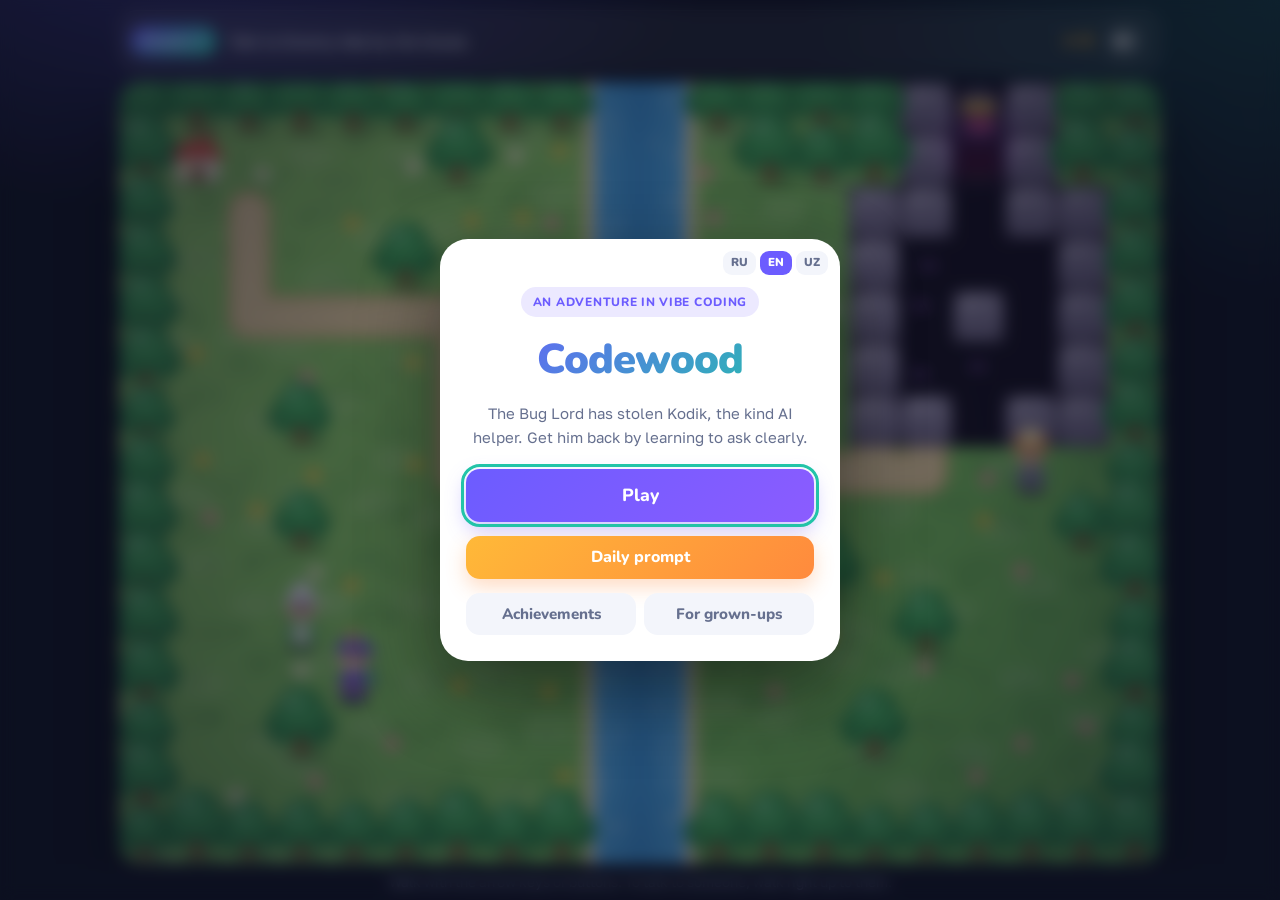
==== commit 7c9c9470: "Кодик вместо магии, промт дня, достижения, раздел для взрослых, EN и UZ - Убрана магическая лексика " ====
--- a/index.html
+++ b/index.html
@@ -9,8 +9,8 @@
 </head>
 <body>
 <div class="wrap">
-  <div class="goal paper"><small id="chap">Глава 1</small><span id="goal"></span>
-    <b class="stars" id="stars" title="Звёзды за задания">★ 0</b>
+  <div class="goal paper"><small id="chap"></small><span id="goal"></span>
+    <b class="stars" id="stars" data-i18n-title="starsTitle">★ 0</b>
     <button class="snd" id="snd" aria-label="Выключить звук">
       <svg viewBox="0 0 24 24" width="22" height="22" fill="none" stroke="currentColor" stroke-width="2" stroke-linecap="round" stroke-linejoin="round" aria-hidden="true">
         <path d="M11 5 6 9H3v6h3l5 4z" fill="currentColor"/>
@@ -18,36 +18,46 @@
         <path class="mute" d="m16 9 6 6m0-6-6 6"/>
       </svg>
     </button></div>
-  <div class="stage" id="stage"><canvas id="cv" width="960" height="720" aria-label="Мир Кодолесья"></canvas></div>
+  <div class="stage" id="stage"><canvas id="cv" width="960" height="720" data-i18n-aria="world"></canvas></div>
   <div class="pad" id="pad">
-    <button class="u" data-d="0,-1" aria-label="Вверх">▲</button>
-    <button class="l" data-d="-1,0" aria-label="Влево">◀</button>
-    <button class="r" data-d="1,0" aria-label="Вправо">▶</button>
-    <button class="d" data-d="0,1" aria-label="Вниз">▼</button>
+    <button class="u" data-d="0,-1" data-i18n-aria="up">▲</button>
+    <button class="l" data-d="-1,0" data-i18n-aria="left">◀</button>
+    <button class="r" data-d="1,0" data-i18n-aria="right">▶</button>
+    <button class="d" data-d="0,1" data-i18n-aria="down">▼</button>
   </div>
-  <p class="help">Ходите стрелками или кнопками. Чтобы поговорить, подойдите к жителю вплотную.</p>
+  <p class="help" data-i18n="help"></p>
 </div>
 
 <div class="title" id="title" hidden>
   <div class="title-card">
-    <p class="kicker">Приключение о вайбкодинге</p>
-    <h1>Кодолесье</h1>
-    <p>Повелитель Багов украл Духа Кода. Верните его, научившись просить точно.</p>
+    <div class="lang" role="group" data-i18n-aria="language">
+      <button data-lang="ru">RU</button><button data-lang="en">EN</button><button data-lang="uz">UZ</button>
+    </div>
+    <p class="kicker" data-i18n="kicker"></p>
+    <h1 data-i18n="game"></h1>
+    <p data-i18n="tagline"></p>
     <p class="t-stars" id="t-stars" hidden></p>
-    <button id="t-play">Играть</button>
+    <button id="t-play"></button>
+    <button class="daily" id="t-daily"></button>
     <div class="t-row">
-      <button class="ghost" id="t-chapters" hidden>Главы</button>
-      <button class="ghost" id="t-notes" hidden>Шпаргалка</button>
-      <button class="ghost" id="t-top" hidden>Рекорды</button>
+      <button class="ghost" id="t-chapters" data-i18n="chapters" hidden></button>
+      <button class="ghost" id="t-notes" data-i18n="notes" hidden></button>
+      <button class="ghost" id="t-top" data-i18n="top" hidden></button>
+      <button class="ghost" id="t-ach" data-i18n="achievements"></button>
+      <button class="ghost" id="t-parents" data-i18n="parents"></button>
     </div>
   </div>
 </div>
 <div class="sheet" id="sheet" hidden><div id="sheet-body"></div></div>
 <div class="overlay" id="overlay" hidden><div class="modal" id="modal"></div></div>
+<div class="toast" id="toast" hidden></div>
 
 <script src="js/audio.js"></script>
 <script src="js/world.js"></script>
 <script src="js/quests.js"></script>
+<script src="js/lang/en.js"></script>
+<script src="js/lang/uz.js"></script>
+<script src="js/i18n.js"></script>
 <script src="js/platform.js"></script>
 <script src="js/game.js"></script>
 </body>
--- a/css/style.css
+++ b/css/style.css
@@ -88,7 +88,7 @@
   .pad { position: fixed; left: max(10px, env(safe-area-inset-left, 0px)); bottom: 10px; z-index: 5; margin: 0; opacity: .85; }
 }
 @media (max-width: 480px) { .goal { gap: 8px; padding: 8px 10px 8px 8px; } .goal span { font-size: .88rem; } .goal small { padding: 6px 9px; font-size: .66rem; } .snd { width: 34px; height: 34px; } }
-@media (max-height: 520px) { .help { display: none; } .goal { padding-top: 6px; padding-bottom: 6px; } }
+@media (max-height: 520px) { .help, .title-card .kicker, .title-card h1 + p { display: none; } .help { display: none; } .goal { padding-top: 6px; padding-bottom: 6px; } }
 
 button {
   font-family: var(--head); font-weight: 800; font-size: 1rem; line-height: 1.2; border: 0; cursor: pointer; border-radius: 14px;
@@ -107,6 +107,7 @@
 /* Титульный экран */
 .title { position: fixed; inset: 0; z-index: 30; display: grid; place-items: center; padding: 16px; background: rgba(12, 14, 30, .55); backdrop-filter: blur(8px); }
 .title-card {
+  max-height: 100%; overflow-y: auto; position: relative; padding-top: 48px !important;
   max-width: 400px; width: 100%; text-align: center; display: flex; flex-direction: column; gap: 14px; padding: 32px 26px 26px;
   background: var(--card); color: var(--ink); border-radius: 28px; box-shadow: 0 30px 80px rgba(0, 0, 0, .45);
   animation: pop .3s ease-out;
@@ -181,6 +182,7 @@
 /* Окна */
 .overlay { position: fixed; inset: 0; background: rgba(10, 12, 28, .6); backdrop-filter: blur(6px); display: grid; place-items: center; z-index: 20; padding: 16px; }
 .modal {
+  max-height: 100%; overflow-y: auto;
   max-width: 400px; width: 100%; display: flex; flex-direction: column; gap: 14px; text-align: center; padding: 28px 22px 22px;
   background: var(--card); color: var(--ink); border-radius: 28px; box-shadow: 0 30px 80px rgba(0, 0, 0, .45);
   animation: pop .25s ease-out;
@@ -197,3 +199,26 @@
 @media (prefers-reduced-motion: reduce) {
   *, *::before, *::after { animation-duration: .01s !important; transition-duration: .01s !important; }
 }
+
+/* Выбор языка, «Промт дня», достижения, раздел для взрослых, всплывающее уведомление */
+.lang { position: absolute; top: 12px; right: 12px; display: flex; gap: 4px; }
+.title-card .lang button { margin: 0; padding: 5px 8px; font-size: .72rem; border-radius: 9px; background: var(--card-2); color: var(--ink-soft); box-shadow: none; font-family: var(--head); font-weight: 900; }
+.title-card .lang button.on { background: var(--brand); color: #fff; }
+.title-card button.daily { margin-top: 0; padding: 12px; font-size: 1rem; background: linear-gradient(135deg, var(--gold), var(--gold-2)); box-shadow: 0 8px 20px rgba(255, 138, 61, .3); }
+.title-card button.daily.done { background: var(--ok-soft); color: #1d7a62; box-shadow: none; }
+.streak { font-family: var(--head); font-weight: 800; color: var(--gold-2) !important; }
+.ach { list-style: none; margin: 0; padding: 0; display: flex; flex-direction: column; gap: 6px; text-align: left; }
+.ach li { display: flex; gap: 10px; align-items: center; padding: 8px 12px; border-radius: 12px; background: var(--card-2); opacity: .55; }
+.ach li.on { opacity: 1; background: #fff6e0; }
+.ach li span { font-size: 1.4rem; }
+.ach li b { display: block; font-family: var(--head); }
+.ach li small { color: var(--ink-soft); }
+.parents { text-align: left; display: flex; flex-direction: column; gap: 6px; line-height: 1.5; font-size: .92rem; }
+.parents h3 { font-family: var(--head); font-weight: 900; color: var(--brand); margin: 10px 0 0; font-size: 1rem; }
+.parents ul { margin: 0; padding-left: 20px; color: var(--ink-soft); }
+.toast {
+  position: fixed; top: 16px; left: 50%; transform: translateX(-50%); z-index: 40; display: flex; flex-direction: column; align-items: center;
+  background: var(--card); color: var(--ink); padding: 10px 18px; border-radius: 16px; box-shadow: var(--shadow); animation: rise .25s ease-out; text-align: center;
+}
+.toast small { color: var(--ink-soft); font-size: .75rem; }
+.toast b { font-family: var(--head); }
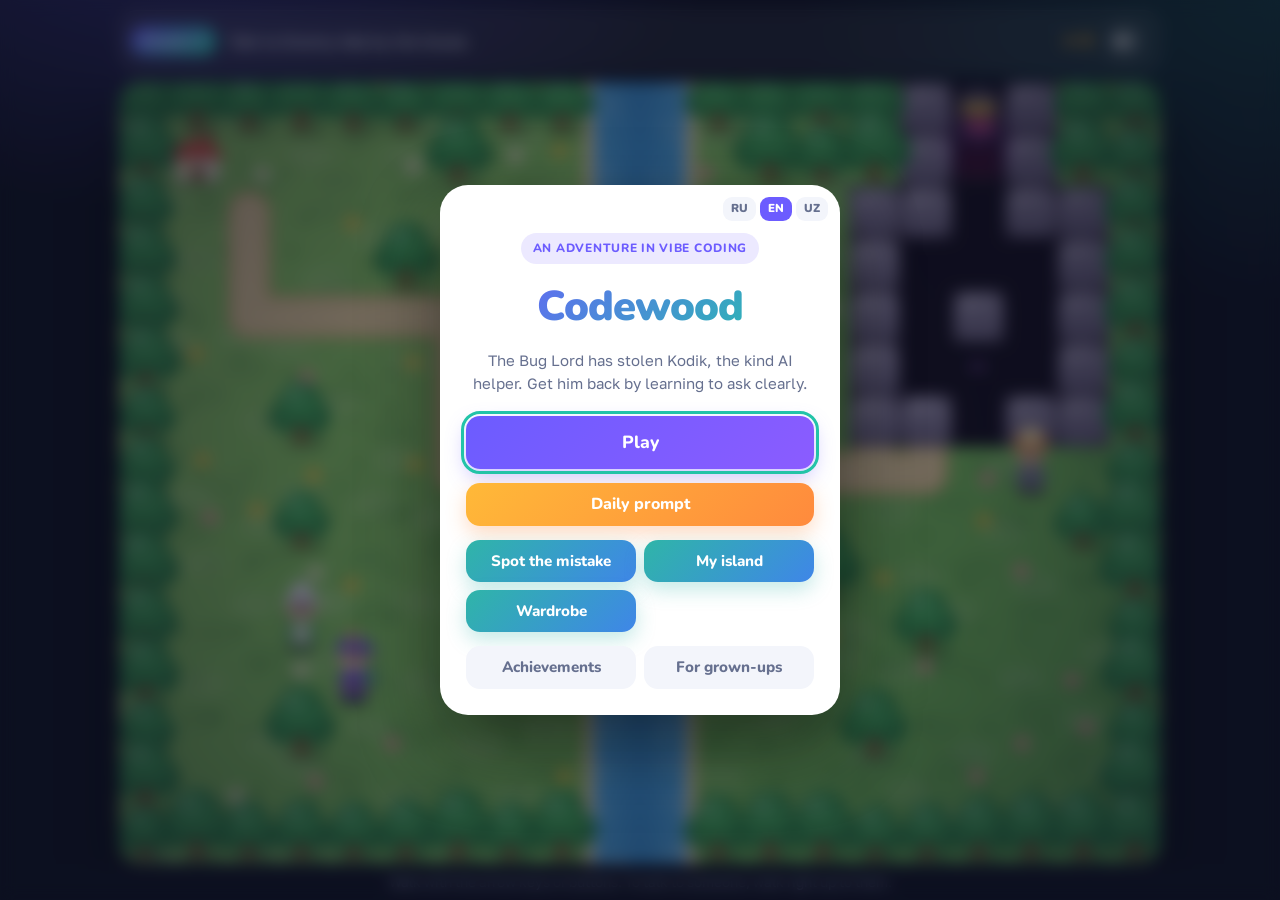
==== commit 948d7edd: "Гардероб, «Найди ошибку», свой остров, альбом, битвы с боссами и часть 3 (главы 9–11) Co-Authored-By" ====
--- a/index.html
+++ b/index.html
@@ -10,6 +10,7 @@
 <body>
 <div class="wrap">
   <div class="goal paper"><small id="chap"></small><span id="goal"></span>
+    <button class="exit" id="island-exit" data-i18n="exit" hidden></button>
     <b class="stars" id="stars" data-i18n-title="starsTitle">★ 0</b>
     <button class="snd" id="snd" aria-label="Выключить звук">
       <svg viewBox="0 0 24 24" width="22" height="22" fill="none" stroke="currentColor" stroke-width="2" stroke-linecap="round" stroke-linejoin="round" aria-hidden="true">
@@ -39,6 +40,12 @@
     <p class="t-stars" id="t-stars" hidden></p>
     <button id="t-play"></button>
     <button class="daily" id="t-daily"></button>
+    <div class="t-games">
+      <button id="t-hunt" data-i18n="hunt"></button>
+      <button id="t-boss" data-i18n="bosses" hidden></button>
+      <button id="t-island" data-i18n="island"></button>
+      <button id="t-wardrobe" data-i18n="wardrobe"></button>
+    </div>
     <div class="t-row">
       <button class="ghost" id="t-chapters" data-i18n="chapters" hidden></button>
       <button class="ghost" id="t-notes" data-i18n="notes" hidden></button>
--- a/css/style.css
+++ b/css/style.css
@@ -222,3 +222,63 @@
 }
 .toast small { color: var(--ink-soft); font-size: .75rem; }
 .toast b { font-family: var(--head); }
+
+/* Мини-игры, гардероб, альбом, свой остров */
+.title-card .t-games { display: grid; grid-template-columns: 1fr 1fr; gap: 8px; }
+.title-card .t-games button { margin: 0; padding: 12px 8px; font-size: .95rem; background: linear-gradient(135deg, #2fb5a8, #3f86e8); box-shadow: 0 8px 20px rgba(47, 181, 168, .28); }
+.title-card .t-games button[hidden] { display: none; }
+.goal .exit { flex: none; padding: 8px 14px; font-size: .9rem; border-radius: 12px; }
+.modal.wide { max-width: 640px; }
+.wr-preview { display: flex; justify-content: center; gap: 12px; }
+.wr-preview canvas { width: 96px; height: 96px; border-radius: 22px; background: linear-gradient(160deg, #eef0ff, #dff6f0); }
+.tabs { display: flex; gap: 6px; background: var(--card-2); padding: 4px; border-radius: 14px; }
+.tabs button { flex: 1; padding: 9px 6px; font-size: .9rem; background: none; color: var(--ink-soft); box-shadow: none; border-radius: 11px; }
+.tabs button.on { background: var(--card); color: var(--brand); box-shadow: 0 2px 8px rgba(0, 0, 0, .08); }
+.items { display: grid; grid-template-columns: repeat(auto-fill, minmax(110px, 1fr)); gap: 8px; }
+.item { display: flex; flex-direction: column; align-items: center; gap: 4px; padding: 10px 6px; font-size: .88rem; background: var(--card-2); color: var(--ink); box-shadow: none; border: 2px solid transparent; }
+.item.on { border-color: var(--brand); background: var(--brand-soft); }
+.item.locked { opacity: .5; }
+.item.ad-item small { color: var(--gold-2); }
+.item small { font-size: .72rem; color: var(--ink-soft); }
+.sw { width: 22px; height: 22px; border-radius: 50%; box-shadow: inset 0 0 0 2px rgba(255, 255, 255, .6); }
+.wr-hint { font-size: .85rem; }
+.hunt-top { display: flex; justify-content: space-between; font-family: var(--head); font-weight: 900; font-size: 1.1rem; }
+.hunt-top span { color: var(--gold-2); }
+.timer { height: 10px; border-radius: 99px; background: var(--card-2); overflow: hidden; }
+.timer i { display: block; height: 100%; background: linear-gradient(90deg, var(--gold), var(--brand)); transition: width .1s linear; }
+.hunt-task { font-weight: 700; }
+.hunt-q { text-align: left; background: var(--card-2); border-radius: 16px; padding: 12px 14px; }
+.hunt-q small { display: block; color: var(--ink-soft); font-size: .75rem; font-weight: 700; text-transform: uppercase; letter-spacing: .05em; margin-bottom: 6px; }
+.hunt-q p { margin: 0; line-height: 2.1; color: var(--ink) !important; }
+.frag { display: inline; padding: 4px 9px; margin: 0 1px; font-family: var(--body); font-weight: 600; font-size: .95rem; border-radius: 10px; background: var(--card); color: var(--brand); box-shadow: 0 0 0 2px var(--brand-soft); line-height: 1.5; }
+.frag:disabled { opacity: 1; }
+.frag.bad { background: var(--bad-soft); color: #8a1f33; box-shadow: 0 0 0 2px var(--bad); }
+.frag.miss { box-shadow: 0 0 0 2px #a3aac4; color: var(--ink-soft); }
+.big-num { font-family: var(--head); font-weight: 900; font-size: 3.4rem; color: var(--brand); line-height: 1; }
+.bosses { display: flex; flex-direction: column; gap: 8px; text-align: left; }
+.bosses button { display: flex; align-items: center; gap: 10px; padding: 8px 12px; background: var(--card-2); color: var(--ink); box-shadow: none; }
+.bosses canvas { width: 48px; height: 48px; border-radius: 14px; background: linear-gradient(160deg, #f1e9ff, #ffe9ef); flex: none; }
+.bosses span { flex: 1; display: flex; flex-direction: column; }
+.bosses small { color: var(--ink-soft); font-weight: 600; font-size: .78rem; }
+.bosses em { font-style: normal; font-size: 1.3rem; }
+.boss-head { display: flex; align-items: center; gap: 14px; text-align: left; }
+.boss-head canvas { width: 84px; height: 84px; border-radius: 20px; background: linear-gradient(160deg, #f1e9ff, #ffe9ef); }
+.boss-head b { font-family: var(--head); font-size: 1.1rem; }
+.hp { font-size: 1.05rem; letter-spacing: .08em; color: #e2475b; }
+.hp i { font-style: normal; color: #dfe3ee; }
+.boss-hp { color: #6a3fb8; }
+.shake { animation: shake .4s; }
+@keyframes shake { 20% { transform: translateX(-6px) rotate(-4deg); } 40% { transform: translateX(6px) rotate(4deg); } 60% { transform: translateX(-4px); } 80% { transform: translateX(3px); } }
+.album { display: grid; grid-template-columns: repeat(auto-fill, minmax(104px, 1fr)); gap: 8px; max-height: 58vh; overflow-y: auto; padding: 4px; }
+.acard { display: flex; flex-direction: column; align-items: center; gap: 3px; padding: 8px 6px; border-radius: 16px; background: var(--card-2); color: var(--ink); box-shadow: none; border: 3px solid transparent; font-size: .8rem; line-height: 1.25; min-height: 120px; justify-content: center; }
+.acard canvas { width: 56px; height: 56px; border-radius: 14px; background: linear-gradient(160deg, #eef0ff, #dff6f0); }
+.acard b { font-family: var(--head); font-weight: 800; }
+.acard small { color: var(--gold); letter-spacing: .05em; }
+.acard small i { font-style: normal; color: #dfe3ee; }
+.acard.gold { border-color: var(--gold); background: #fff6e0; }
+.acard.locked span { font-family: var(--head); font-size: 2rem; font-weight: 900; color: #c3c8da; }
+.acard.big { min-height: 0; padding: 14px; }
+.acard.big canvas { width: 104px; height: 104px; border-radius: 24px; }
+.acard.big b { font-size: 1.2rem; }
+.acard.big small { color: var(--ink-soft); font-size: .9rem; }
+.modal .result { text-align: left; }
